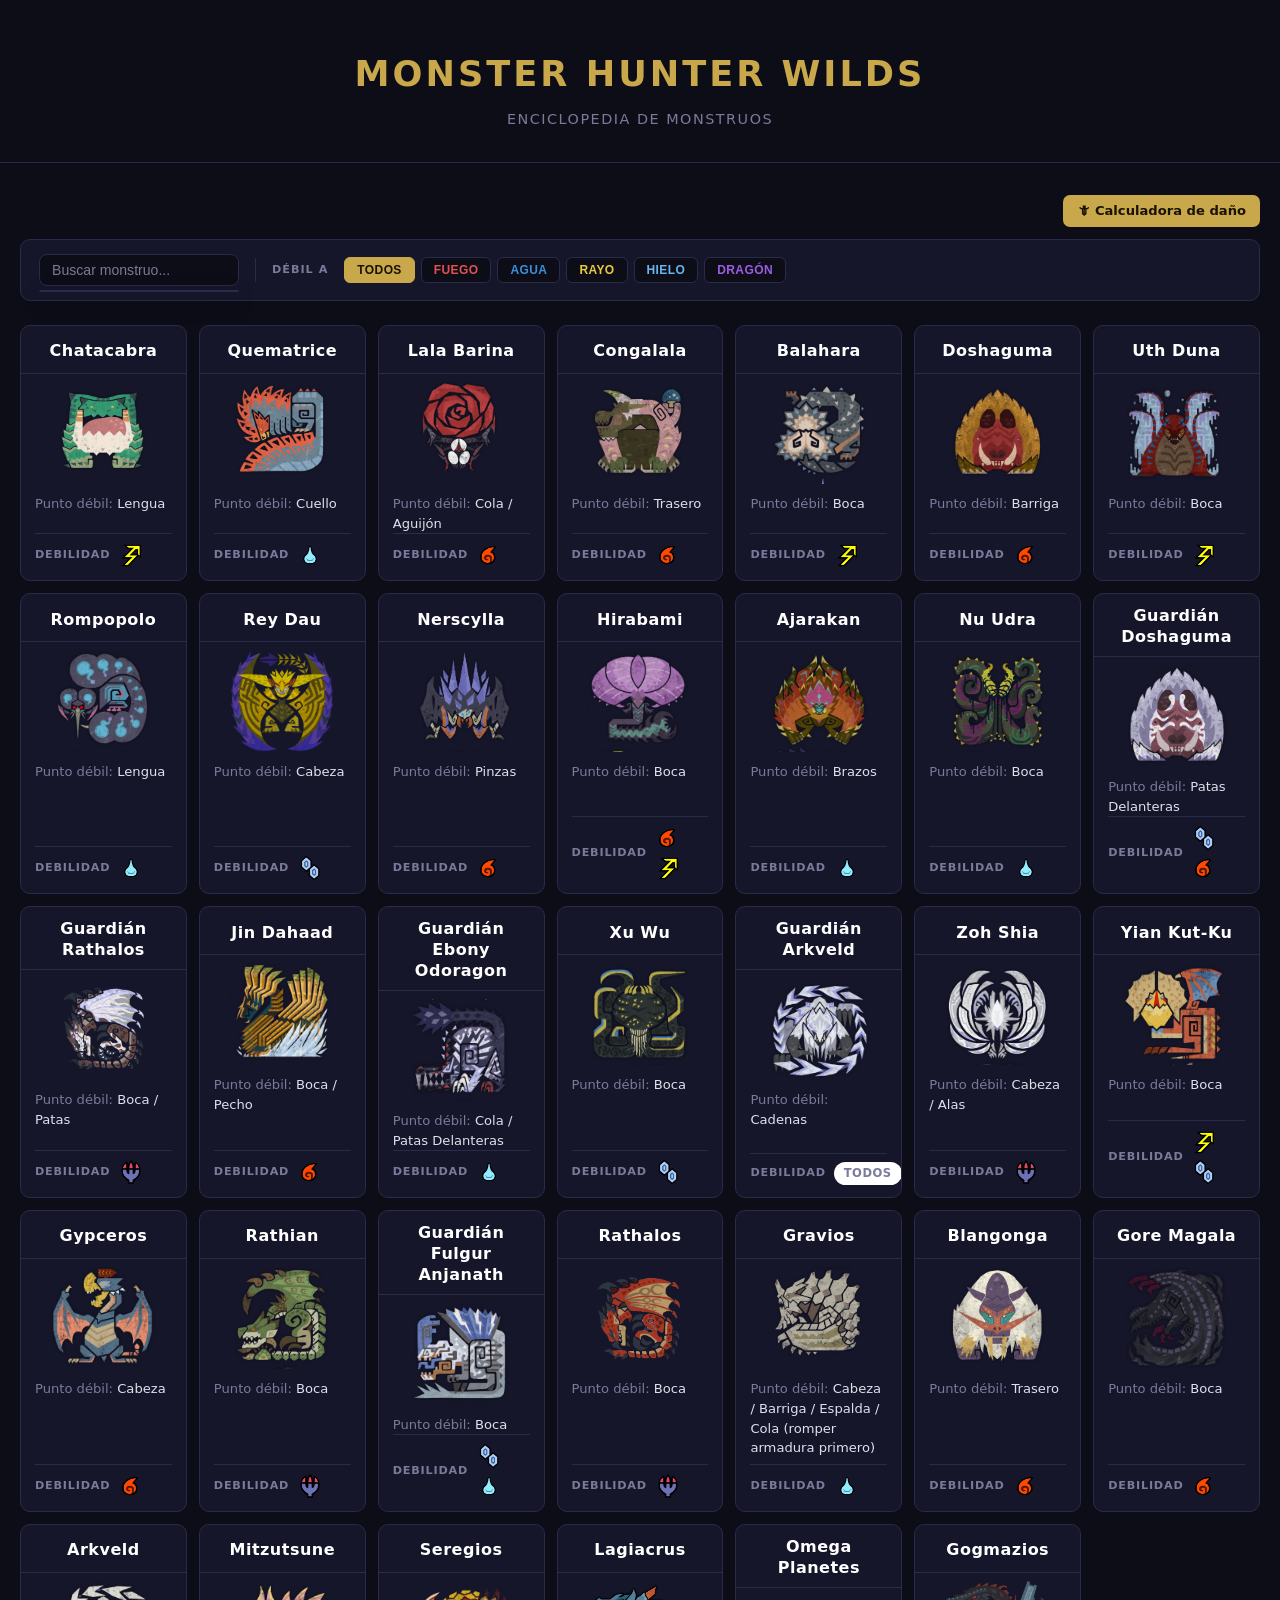
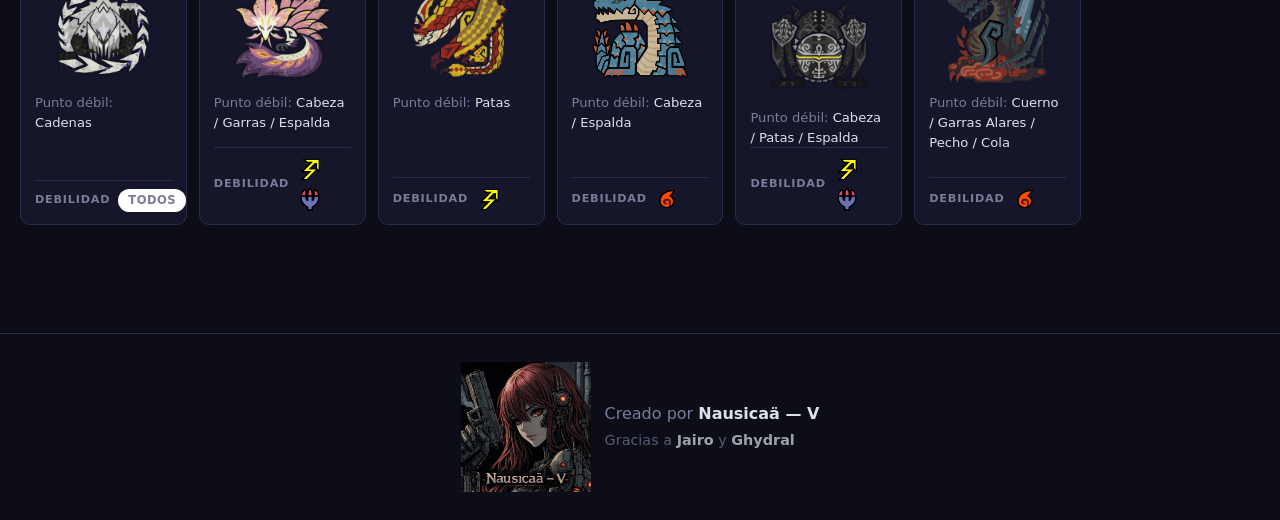
==== index.html @ aabc3725 "V1" ====
<!DOCTYPE html>
<html lang="es">
<head>
  <meta charset="UTF-8">
  <meta name="viewport" content="width=device-width, initial-scale=1.0">
  <title>MH Wilds — Enciclopedia de Monstruos</title>
  <link rel="stylesheet" href="css/style.css">
</head>
<body>

  <header>
    <h1>Monster Hunter Wilds</h1>
    <p>Enciclopedia de Monstruos</p>
  </header>

  <main>
    <div class="index-topbar">
      <a href="calculator.html" class="calc-link">🗡 Calculadora de daño</a>
    </div>
    <div class="filters">
      <div class="search-wrap">
        <input id="search" class="filter-search" type="text" placeholder="Buscar monstruo..." autocomplete="off">
        <ul id="search-dropdown" class="search-dropdown"></ul>
      </div>
      <div class="filter-divider"></div>
      <span class="filter-label">Débil a</span>
      <div class="filter-elements">
        <button class="filter-btn active" data-elem="">Todos</button>
        <button class="filter-btn" data-elem="fuego">Fuego</button>
        <button class="filter-btn" data-elem="agua">Agua</button>
        <button class="filter-btn" data-elem="rayo">Rayo</button>
        <button class="filter-btn" data-elem="hielo">Hielo</button>
        <button class="filter-btn" data-elem="dragon">Dragón</button>
      </div>
    </div>
    <div id="monster-grid" class="monster-grid"></div>
  </main>

  <script src="data/labels.js"></script>
  <script src="data/monsters.js"></script>
  <script src="js/app.js"></script>

  <footer class="site-footer">
    <img src="src/logoV.png" alt="Logo V" class="footer-logo">
    <div class="footer-text">
      <span>Creado por <strong>Nausicaä — V</strong></span>
      <span class="footer-thanks">Gracias a <strong>Jairo</strong> y <strong>Ghydral</strong></span>
    </div>
  </footer>

</body>
</html>
---- css/style.css ----
:root {
  --bg:           #0d0d17;
  --surface:      #16162a;
  --surface-hover:#1e1e38;
  --border:       #2a2a4a;
  --border-hover: #c9a84c;
  --text:         #dde1ec;
  --text-muted:   #7a7a9a;
  --gold:         #c9a84c;

  --fuego:  #e05252;
  --agua:   #3a8fd8;
  --rayo:   #e8c840;
  --hielo:  #6ab4f0;
  --dragon: #9b5de5;
}

*, *::before, *::after { box-sizing: border-box; margin: 0; padding: 0; }

body {
  background: var(--bg);
  color: var(--text);
  font-family: 'Segoe UI', system-ui, -apple-system, sans-serif;
  min-height: 100vh;
  line-height: 1.5;
  overflow-x: hidden;
}

/* ── Header ────────────────────────────────────── */
header {
  text-align: center;
  padding: 48px 20px 32px;
  border-bottom: 1px solid var(--border);
}

header h1 {
  font-size: clamp(1.4rem, 4vw, 2.2rem);
  font-weight: 700;
  letter-spacing: 3px;
  text-transform: uppercase;
  color: var(--gold);
}

header p {
  color: var(--text-muted);
  margin-top: 8px;
  font-size: 0.9rem;
  letter-spacing: 1.5px;
  text-transform: uppercase;
}

.footer-logo {
  height: 130px;
  width: auto;
  opacity: 0.85;
}

/* ── Main ───────────────────────────────────────── */
main {
  max-width: 1280px;
  margin: 0 auto;
  padding: 32px 20px 60px;
}

/* ── Index topbar ───────────────────────────────── */
.index-topbar {
  display: flex;
  justify-content: flex-end;
  margin-bottom: 12px;
}

/* ── Filters ────────────────────────────────────── */
.filters {
  display: flex;
  flex-wrap: wrap;
  align-items: center;
  gap: 16px;
  background: var(--surface);
  border: 1px solid var(--border);
  border-radius: 10px;
  padding: 14px 18px;
  margin-bottom: 24px;
}

.filter-search {
  background: var(--bg);
  border: 1px solid var(--border);
  border-radius: 8px;
  color: var(--text);
  font-size: 0.88rem;
  padding: 7px 12px;
  width: 200px;
  outline: none;
  transition: border-color 0.15s;
}
.filter-search::placeholder { color: var(--text-muted); }
.filter-search:focus { border-color: var(--gold); }

.search-wrap {
  position: relative;
}

.search-dropdown {
  position: absolute;
  top: calc(100% + 4px);
  left: 0;
  width: 100%;
  background: var(--surface);
  border: 1px solid var(--border);
  border-radius: 8px;
  list-style: none;
  overflow: hidden;
  z-index: 100;
  box-shadow: 0 8px 24px rgba(0,0,0,0.4);
}

.search-dropdown[hidden] { display: none; }

.search-option {
  padding: 8px 12px;
  font-size: 0.88rem;
  cursor: pointer;
  transition: background 0.12s;
}

.search-option:hover { background: var(--surface-hover); color: #fff; }

.filter-divider {
  width: 1px;
  height: 24px;
  background: var(--border);
}

.filter-label {
  font-size: 0.7rem;
  font-weight: 700;
  letter-spacing: 1px;
  text-transform: uppercase;
  color: var(--text-muted);
  white-space: nowrap;
}

.filter-elements {
  display: flex;
  flex-wrap: wrap;
  gap: 6px;
}

.filter-btn {
  background: var(--bg);
  border: 1px solid var(--border);
  border-radius: 6px;
  color: var(--text-muted);
  cursor: pointer;
  font-size: 0.75rem;
  font-weight: 700;
  letter-spacing: 0.4px;
  padding: 5px 12px;
  text-transform: uppercase;
  transition: background 0.15s, color 0.15s, border-color 0.15s;
}
.filter-btn:hover { border-color: var(--text-muted); color: var(--text); }

.filter-btn.active           { background: var(--gold); border-color: var(--gold); color: #1a1200; }
.filter-btn[data-elem="fuego"].active   { background: var(--fuego);  border-color: var(--fuego);  color: #fff; }
.filter-btn[data-elem="agua"].active    { background: var(--agua);   border-color: var(--agua);   color: #fff; }
.filter-btn[data-elem="rayo"].active    { background: var(--rayo);   border-color: var(--rayo);   color: #1a1200; }
.filter-btn[data-elem="hielo"].active   { background: var(--hielo);  border-color: var(--hielo);  color: #0a1a2e; }
.filter-btn[data-elem="dragon"].active  { background: var(--dragon); border-color: var(--dragon); color: #fff; }

/* Punto de color en botones de elemento */
.filter-btn[data-elem="fuego"]  { color: var(--fuego); }
.filter-btn[data-elem="agua"]   { color: var(--agua); }
.filter-btn[data-elem="rayo"]   { color: var(--rayo); }
.filter-btn[data-elem="hielo"]  { color: var(--hielo); }
.filter-btn[data-elem="dragon"] { color: var(--dragon); }

/* ── Monster grid ───────────────────────────────── */
.monster-grid {
  display: grid;
  grid-template-columns: repeat(auto-fill, minmax(165px, 1fr));
  gap: 12px;
}

/* ── Monster card ───────────────────────────────── */
.monster-card {
  background: var(--surface);
  border: 1px solid var(--border);
  border-radius: 10px;
  padding: 0;
  cursor: pointer;
  text-decoration: none;
  color: inherit;
  display: flex;
  flex-direction: column;
  overflow: hidden;
  transition: background 0.18s, border-color 0.18s, transform 0.15s;
}

.monster-card:hover {
  background: var(--surface-hover);
  border-color: var(--border-hover);
  transform: translateY(-3px);
}

.monster-card .card-name {
  padding: 12px 14px 8px;
  min-height: 3rem;
  font-size: 1rem;
  font-weight: 700;
  color: #fff;
  line-height: 1.3;
  text-align: center;
  letter-spacing: 0.5px;
  border-bottom: 1px solid var(--border);
  display: flex;
  align-items: center;
  justify-content: center;
}

.card-img {
  width: 100%;
  height: 110px;
  object-fit: contain;
  padding: 8px 12px 0;
}

.card-body {
  padding: 10px 14px 12px;
  display: flex;
  flex-direction: column;
  justify-content: space-between;
  flex: 1;
}

.monster-card .card-weakpoint {
  font-size: 0.82rem;
  color: var(--text-muted);
}

.monster-card .card-weakpoint span {
  color: var(--text);
}

/* ── Weakness ─────────────────────────────────── */
.card-weakness {
  border-top: 1px solid var(--border);
  padding-top: 8px;
  display: flex;
  align-items: center;
  gap: 8px;
}

.card-weakness-label {
  font-size: 0.7rem;
  font-weight: 700;
  letter-spacing: 0.8px;
  text-transform: uppercase;
  color: var(--text-muted);
  white-space: nowrap;
  flex-shrink: 0;
}

.element-badges {
  display: flex;
  flex-wrap: wrap;
  gap: 4px;
}

/* ── Badges ─────────────────────────────────────── */
.badge {
  display: inline-block;
  font-size: 0.72rem;
  font-weight: 700;
  letter-spacing: 0.5px;
  text-transform: uppercase;
  padding: 3px 10px;
  border-radius: 20px;
  white-space: nowrap;
}

.badge-fuego   { background: var(--fuego);  color: #fff; }
.badge-agua    { background: var(--agua);   color: #fff; }
.badge-rayo    { background: var(--rayo);   color: #1a1a00; }
.badge-hielo   { background: var(--hielo);  color: #0a1a2e; }
.badge-dragon  { background: var(--dragon); color: #fff; }
.badge-ninguno { background: #ffffff; color: var(--text-muted); }

/* ── Efectividad (estados) ──────────────────────── */
.eff-0 { color: #e05252; font-weight: 700; }  /* Inmune */
.eff-1 { color: var(--text-muted); }           /* Baja   */
.eff-2 { color: var(--text); }                 /* Normal */
.eff-3 { color: #6be36b; font-weight: 700; }  /* Alta   */

/* ── Detail page ────────────────────────────────── */
.back-link {
  display: inline-flex;
  align-items: center;
  gap: 6px;
  color: var(--gold);
  text-decoration: none;
  font-size: 0.85rem;
  letter-spacing: 0.5px;
  margin-bottom: 28px;
  opacity: 0.8;
  transition: opacity 0.15s;
}
.back-link:hover { opacity: 1; }

/* ── Footer ─────────────────────────────────────────────── */
.site-footer {
  display: flex;
  align-items: center;
  justify-content: center;
  gap: 14px;
  padding: 28px 20px;
  margin-top: 48px;
  border-top: 1px solid var(--border);
}


.footer-text {
  display: flex;
  flex-direction: column;
  gap: 4px;
  font-size: 1rem;
  color: var(--text-muted);
}

.footer-text strong { color: var(--text); }

.footer-thanks {
  font-size: 0.9rem;
  color: var(--text-muted);
  opacity: 0.7;
}

.detail-header-nav {
  display: flex;
  justify-content: space-between;
  align-items: center;
  margin-bottom: 4px;
}

.calc-link {
  display: inline-flex;
  align-items: center;
  gap: 6px;
  background: var(--gold);
  color: #1a1200;
  text-decoration: none;
  font-size: 0.82rem;
  font-weight: 700;
  padding: 6px 14px;
  border-radius: 7px;
  transition: opacity 0.15s;
}

.calc-link:hover { opacity: 0.85; }

.monster-detail {
  max-width: 1100px;
  margin: 0 auto;
}

.detail-header {
  margin-bottom: 24px;
}

.detail-hero {
  display: flex;
  align-items: center;
  gap: 28px;
  background: var(--surface);
  border: 1px solid var(--border);
  border-radius: 10px;
  padding: 20px 28px;
  margin-top: 16px;
}

.detail-img {
  flex-shrink: 0;
  height: 160px;
  width: 200px;
  object-fit: contain;
}

.detail-hero-info {
  flex: 1;
  min-width: 0;
}

.detail-header h2 {
  font-size: clamp(1.4rem, 3vw, 2rem);
  font-weight: 700;
  color: #fff;
  margin-bottom: 6px;
}

.detail-header .weakpoint-line {
  color: var(--text-muted);
  font-size: 0.9rem;
}

.detail-header .weakpoint-line span {
  color: var(--gold);
  font-weight: 600;
}

.detail-grid {
  display: grid;
  grid-template-columns: repeat(4, 1fr);
  gap: 14px;
}

/* ── Tablet ──────────────────────────────────── */
@media (max-width: 900px) {
  .monster-detail        { max-width: 100%; }
  .detail-grid           { grid-template-columns: 1fr 1fr; }
  .detail-hero           { flex-direction: column; align-items: center; text-align: center; gap: 12px; padding: 16px; }
  .detail-img            { width: 140px; height: 110px; }
}

/* ── Mobile ──────────────────────────────────── */
@media (max-width: 600px) {
  main                   { padding: 16px 10px 48px; }

  /* Filtros */
  .filters               { flex-direction: column; align-items: stretch; gap: 10px; padding: 12px; }
  .filter-search         { width: 100%; }
  .search-wrap           { width: 100%; }
  .filter-divider        { display: none; }
  .filter-label          { display: none; }
  .filter-elements       { justify-content: center; }

  /* Hero */
  .detail-hero           { flex-direction: row; align-items: center; text-align: left; padding: 12px 14px; gap: 12px; }
  .detail-img            { width: 80px; height: 64px; flex-shrink: 0; }
  .detail-header h2      { font-size: 1.1rem; margin-bottom: 4px; }
  .detail-header         { margin-bottom: 12px; }
  .detail-hero-info .element-badges { margin-top: 6px; }

  /* Grid de secciones: 1 columna */
  .detail-grid           { grid-template-columns: 1fr; gap: 10px; }
  .section               { padding: 12px; }
  .section h3            { margin-bottom: 10px; }

  /* Tabla de hitzones: scroll horizontal contenido */
  .hz-scroll             { border-radius: 4px; }
  .hz-th                 { padding: 6px 8px; font-size: 0.65rem; }
  .hz-th.hz-part         { padding-left: 8px; min-width: 90px; }
  .hz-part-cell          { padding: 6px 8px; font-size: 0.75rem; min-width: 90px; }
  .hz-cell               { padding: 6px 8px; font-size: 0.75rem; }
  .hz-btn                { padding: 4px 10px; font-size: 0.7rem; }
}

/* ── Sections ───────────────────────────────────── */
.section {
  background: var(--surface);
  border: 1px solid var(--border);
  border-radius: 10px;
  padding: 16px;
}

.section.full-width {
  grid-column: 1 / -1;
}

.section h3 {
  font-size: 0.75rem;
  font-weight: 700;
  letter-spacing: 1.5px;
  text-transform: uppercase;
  color: var(--gold);
  margin-bottom: 6px;
}

.section-note {
  font-size: 0.72rem;
  color: var(--text-muted);
  line-height: 1.4;
  margin-bottom: 12px;
  font-style: italic;
}

/* ── Elemento table ─────────────────────────────── */
.elem-table {
  display: flex;
  flex-direction: column;
  gap: 8px;
}

.elem-row {
  display: flex;
  align-items: center;
  gap: 10px;
}

.elem-label {
  width: 72px;
  font-size: 0.85rem;
  font-weight: 600;
  flex-shrink: 0;
}

.elem-bar-wrap {
  flex: 1;
  height: 6px;
  background: var(--border);
  border-radius: 3px;
  overflow: hidden;
}

.elem-bar {
  height: 100%;
  border-radius: 3px;
  transition: width 0.3s ease;
}

.elem-value {
  width: 36px;
  text-align: right;
  font-size: 0.85rem;
  color: var(--text-muted);
  flex-shrink: 0;
}

/* ── Estado table ───────────────────────────────── */
.estado-table {
  display: flex;
  flex-direction: column;
  gap: 8px;
}

.estado-row {
  display: flex;
  justify-content: space-between;
  align-items: center;
  font-size: 0.9rem;
}

.estado-row .estado-name {
  color: var(--text-muted);
  display: flex;
  align-items: center;
  gap: 6px;
}

.status-icon {
  width: 20px;
  height: 20px;
  object-fit: contain;
  flex-shrink: 0;
}

/* ── Objetos list ───────────────────────────────── */
.objetos-list {
  display: flex;
  flex-direction: column;
  gap: 8px;
}

.objeto-row {
  display: flex;
  justify-content: space-between;
  align-items: center;
  font-size: 0.9rem;
}

.objeto-row .objeto-name {
  color: var(--text-muted);
}

.objeto-si  { color: #6be36b; font-weight: 700; }
.objeto-no  { color: #e05252; font-weight: 700; }

/* ── Ataques especiales ─────────────────────────── */
.ataques-list {
  display: flex;
  flex-direction: column;
  gap: 10px;
}

.ataque-row {
  font-size: 0.9rem;
}

.ataque-row .ataque-label {
  color: var(--text-muted);
  font-size: 0.78rem;
  margin-bottom: 4px;
  text-transform: uppercase;
  letter-spacing: 0.5px;
}

.ataque-badges {
  display: flex;
  flex-wrap: wrap;
  gap: 4px;
}

.badge-alteration {
  background: #2a2a4a;
  border: 1px solid var(--border);
  color: var(--text);
  font-size: 0.78rem;
  padding: 3px 10px;
  border-radius: 20px;
}

.badge-intensidad {
  font-size: 0.78rem;
  padding: 3px 10px;
  border-radius: 20px;
  font-weight: 700;
}

.intensidad-debil  { background: #2e2e20; color: #c8c060; }
.intensidad-fuerte { background: #3a1a1a; color: #e06060; }
.intensidad-other  { background: #1e2a3a; color: #80aacc; }


/* ── Hitzone table ──────────────────────────────────── */
.hz-btn-group {
  display: flex;
  gap: 6px;
  margin-bottom: 14px;
}

.hz-btn {
  background: var(--bg);
  border: 1px solid var(--border);
  color: var(--text-muted);
  padding: 6px 16px;
  border-radius: 6px;
  font-size: 0.82rem;
  font-weight: 700;
  letter-spacing: 0.4px;
  cursor: pointer;
  transition: background 0.15s, color 0.15s, border-color 0.15s;
}

.hz-btn:hover {
  border-color: var(--text-muted);
  color: var(--text);
}

.hz-btn.active {
  background: var(--gold);
  border-color: var(--gold);
  color: #1a1200;
}

.hz-scroll {
  overflow-x: auto;
  border-radius: 6px;
  border: 1px solid var(--border);
  -webkit-overflow-scrolling: touch;
}

.hz-table {
  width: max-content;
  min-width: 100%;
  border-collapse: collapse;
  font-size: 0.8rem;
  white-space: nowrap;
}

.hz-th {
  background: #0f0f20;
  color: var(--text-muted);
  font-weight: 700;
  font-size: 0.75rem;
  letter-spacing: 0.4px;
  text-transform: uppercase;
  padding: 9px 12px;
  text-align: center;
  border-bottom: 1px solid var(--border);
}

.hz-th.hz-part {
  text-align: left;
  padding-left: 14px;
}

.hz-col-icon {
  width: 22px;
  height: 22px;
  object-fit: contain;
  vertical-align: middle;
  margin-right: 3px;
}

.elem-icon {
  width: 26px;
  height: 26px;
  object-fit: contain;
  vertical-align: middle;
}

.elem-icon-lg {
  width: 32px;
  height: 32px;
}

.hz-part-cell {
  padding: 8px 14px;
  color: var(--text);
  font-weight: 500;
  font-size: 0.88rem;
  border-bottom: 1px solid var(--border);
}

.hz-cell {
  padding: 8px 12px;
  text-align: center;
  font-weight: 700;
  font-size: 0.88rem;
  border-bottom: 1px solid var(--border);
}

.hz-elem,
.hz-sep {
  border-left: 1px solid var(--border);
}

/* Colores según efectividad (0-100) */
.hz-0    { color: #4a4a6a; }                    /* 0 — sin efecto */
.hz-low  { color: #c06060; }                    /* 1-19 — bajo    */
.hz-mid  { color: var(--text-muted); }          /* 20-39 — medio  */
.hz-high { color: var(--gold); }                /* 40-59 — alto   */
.hz-max  { color: #6be36b; font-weight: 800; }  /* 60+ — máximo   */

.hz-table tbody tr:hover .hz-part-cell,
.hz-table tbody tr:hover .hz-cell {
  background: var(--surface-hover);
}

/* Elemento activo en la lista de elementos */
.elem-active {
  color: #fff;
  font-weight: 700;
}

/* ── Not found ──────────────────────────────────── */
.not-found {
  text-align: center;
  padding: 80px 20px;
  color: var(--text-muted);
}
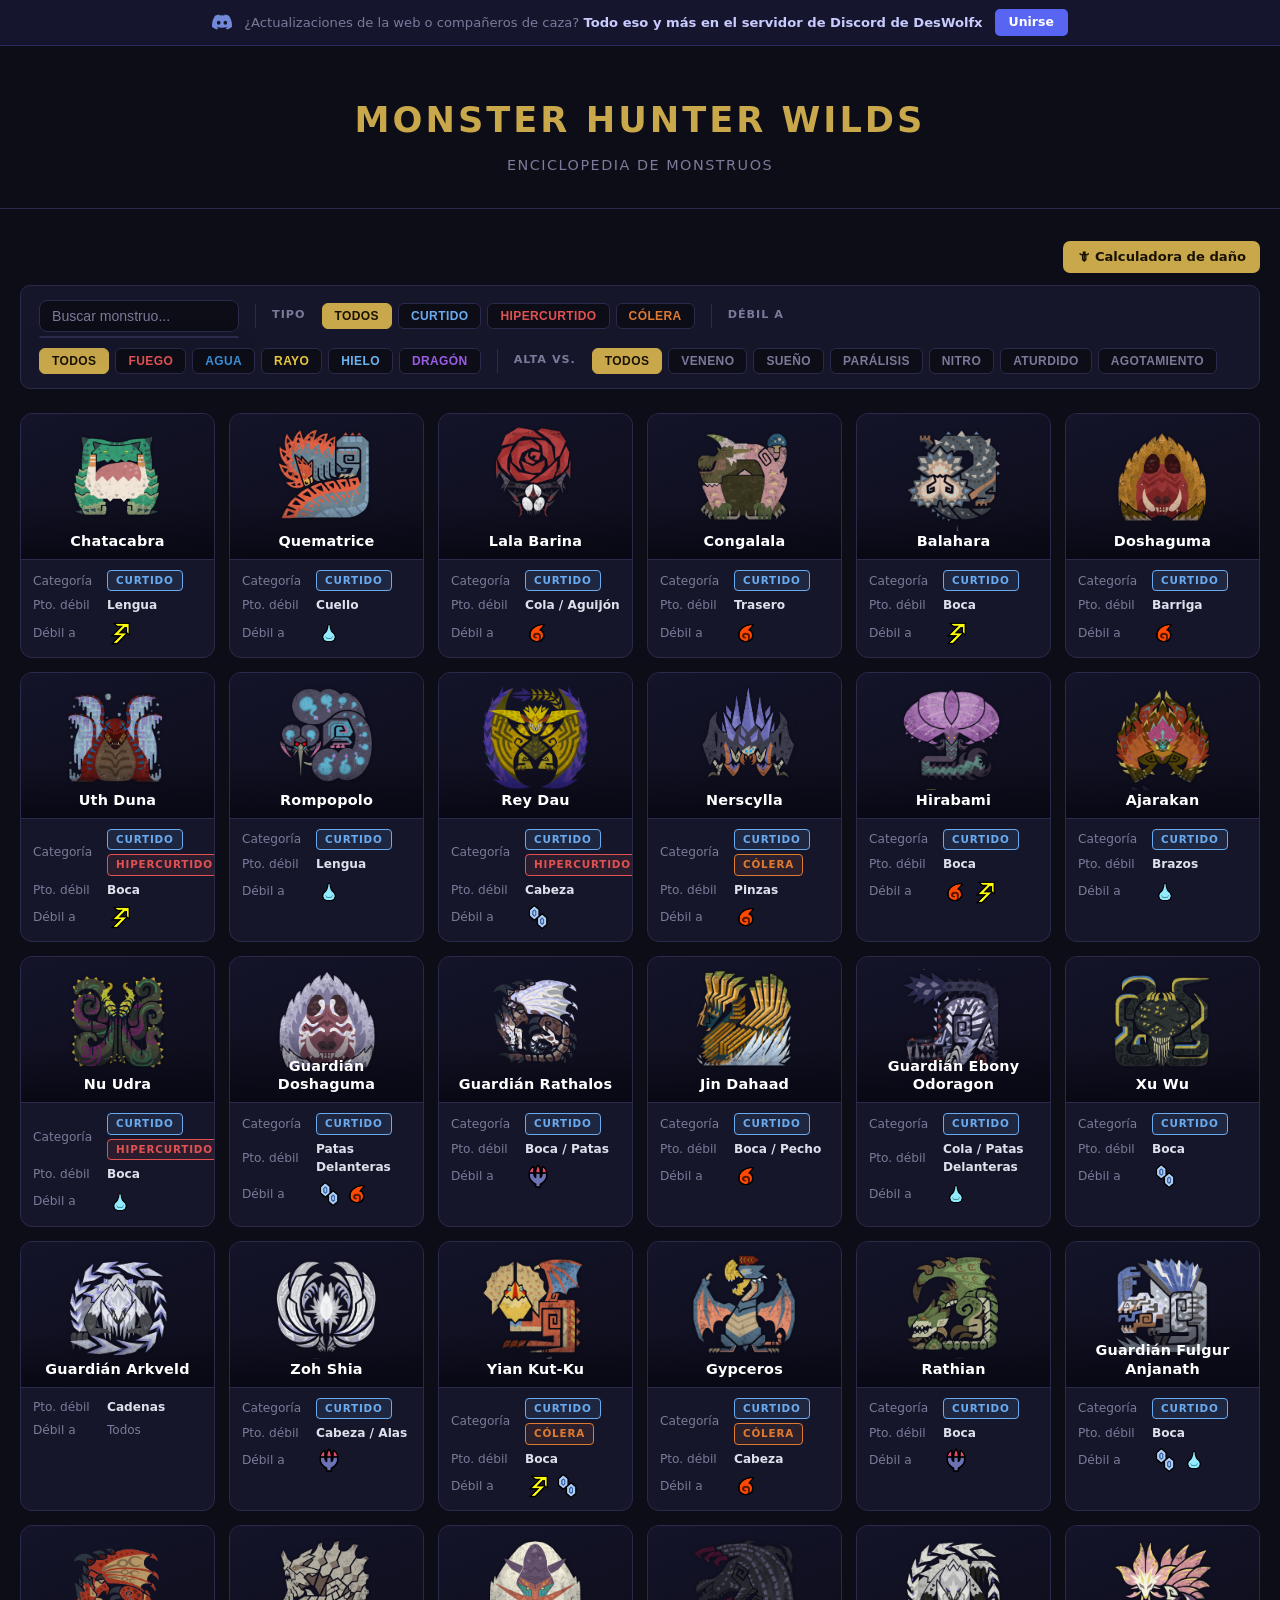
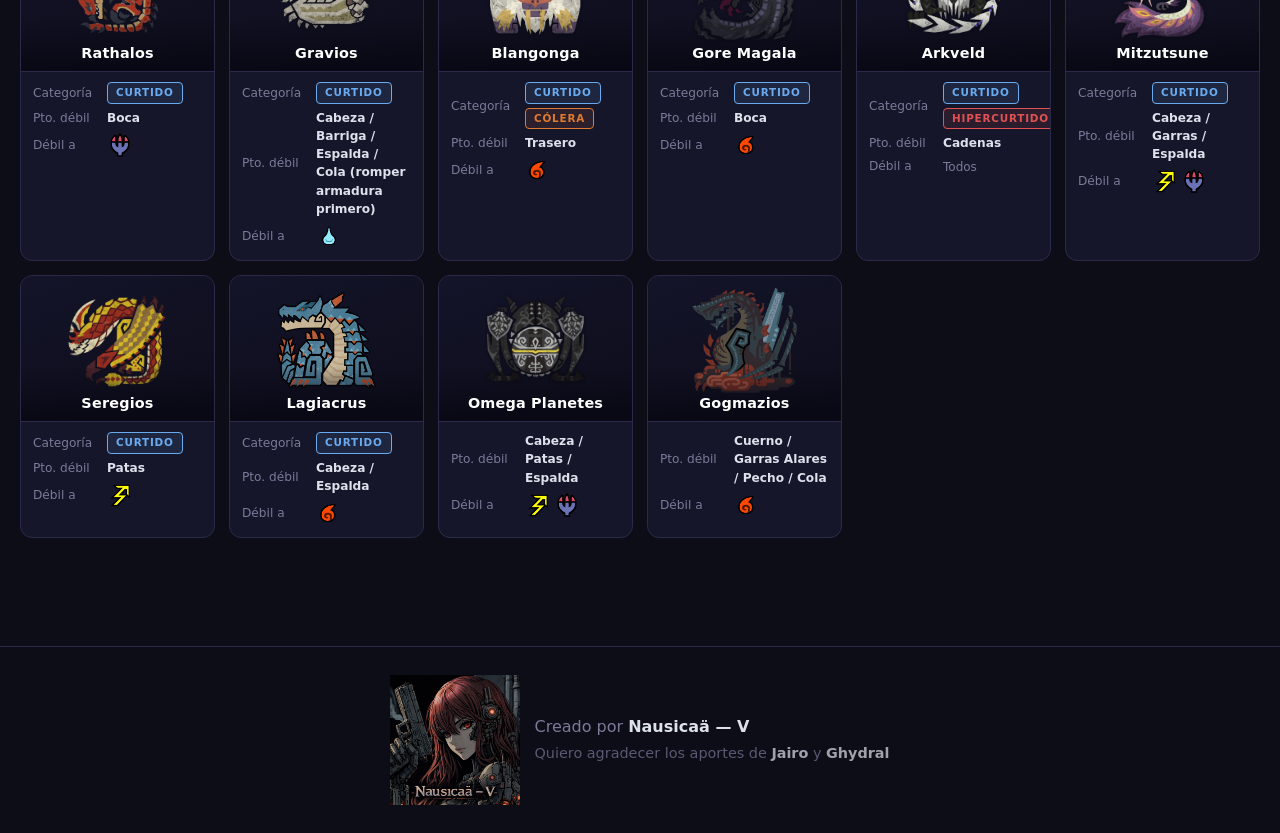
==== commit 89972b15: "v1.1.0" ====
--- a/index.html
+++ b/index.html
@@ -7,6 +7,16 @@
   <link rel="stylesheet" href="css/style.css">
 </head>
 <body>
+
+  <div class="discord-banner">
+    <div class="discord-banner-icon">
+      <svg width="20" height="20" viewBox="0 0 24 24" fill="currentColor" xmlns="http://www.w3.org/2000/svg">
+        <path d="M20.317 4.37a19.791 19.791 0 0 0-4.885-1.515.074.074 0 0 0-.079.037c-.21.375-.444.864-.608 1.25a18.27 18.27 0 0 0-5.487 0 12.64 12.64 0 0 0-.617-1.25.077.077 0 0 0-.079-.037A19.736 19.736 0 0 0 3.677 4.37a.07.07 0 0 0-.032.027C.533 9.046-.32 13.58.099 18.057c.002.022.015.043.033.057a19.9 19.9 0 0 0 5.993 3.03.078.078 0 0 0 .084-.028c.462-.63.874-1.295 1.226-1.994a.076.076 0 0 0-.041-.106 13.107 13.107 0 0 1-1.872-.892.077.077 0 0 1-.008-.128 10.2 10.2 0 0 0 .372-.292.074.074 0 0 1 .077-.01c3.928 1.793 8.18 1.793 12.062 0a.074.074 0 0 1 .078.01c.12.098.246.198.373.292a.077.077 0 0 1-.006.127 12.299 12.299 0 0 1-1.873.892.077.077 0 0 0-.041.107c.36.698.772 1.362 1.225 1.993a.076.076 0 0 0 .084.028 19.839 19.839 0 0 0 6.002-3.03.077.077 0 0 0 .032-.054c.5-5.177-.838-9.674-3.549-13.66a.061.061 0 0 0-.031-.03zM8.02 15.33c-1.183 0-2.157-1.085-2.157-2.419 0-1.333.956-2.419 2.157-2.419 1.21 0 2.176 1.096 2.157 2.42 0 1.333-.956 2.418-2.157 2.418zm7.975 0c-1.183 0-2.157-1.085-2.157-2.419 0-1.333.955-2.419 2.157-2.419 1.21 0 2.176 1.096 2.157 2.42 0 1.333-.946 2.418-2.157 2.418z"/>
+      </svg>
+    </div>
+    <span class="discord-banner-text">¿Actualizaciones de la web o compañeros de caza? <strong>Todo eso y más en el servidor de Discord de DesWolfx</strong></span>
+    <a href="https://discord.gg/5YxgBMPwR9" target="_blank" rel="noopener" class="discord-banner-btn">Unirse</a>
+  </div>
 
   <header>
     <h1>Monster Hunter Wilds</h1>
@@ -22,15 +32,40 @@
         <input id="search" class="filter-search" type="text" placeholder="Buscar monstruo..." autocomplete="off">
         <ul id="search-dropdown" class="search-dropdown"></ul>
       </div>
+
       <div class="filter-divider"></div>
+
+      <span class="filter-label">Tipo</span>
+      <div class="filter-elements" id="filter-tipo">
+        <button class="filter-btn active" data-tipo="">Todos</button>
+        <button class="filter-btn filter-btn--curtido" data-tipo="curtido">Curtido</button>
+        <button class="filter-btn filter-btn--hipercurtido" data-tipo="hipercurtido">Hipercurtido</button>
+        <button class="filter-btn filter-btn--colera" data-tipo="colera">Cólera</button>
+      </div>
+
+      <div class="filter-divider"></div>
+
       <span class="filter-label">Débil a</span>
-      <div class="filter-elements">
+      <div class="filter-elements" id="filter-elem">
         <button class="filter-btn active" data-elem="">Todos</button>
         <button class="filter-btn" data-elem="fuego">Fuego</button>
         <button class="filter-btn" data-elem="agua">Agua</button>
         <button class="filter-btn" data-elem="rayo">Rayo</button>
         <button class="filter-btn" data-elem="hielo">Hielo</button>
         <button class="filter-btn" data-elem="dragon">Dragón</button>
+      </div>
+
+      <div class="filter-divider"></div>
+
+      <span class="filter-label">Alta vs.</span>
+      <div class="filter-elements" id="filter-estado">
+        <button class="filter-btn active" data-estado="">Todos</button>
+        <button class="filter-btn" data-estado="veneno">Veneno</button>
+        <button class="filter-btn" data-estado="sueno">Sueño</button>
+        <button class="filter-btn" data-estado="paralisis">Parálisis</button>
+        <button class="filter-btn" data-estado="nitro">Nitro</button>
+        <button class="filter-btn" data-estado="aturdido">Aturdido</button>
+        <button class="filter-btn" data-estado="agotamiento">Agotamiento</button>
       </div>
     </div>
     <div id="monster-grid" class="monster-grid"></div>
@@ -44,7 +79,7 @@
     <img src="src/logoV.png" alt="Logo V" class="footer-logo">
     <div class="footer-text">
       <span>Creado por <strong>Nausicaä — V</strong></span>
-      <span class="footer-thanks">Gracias a <strong>Jairo</strong> y <strong>Ghydral</strong></span>
+      <span class="footer-thanks">Quiero agradecer los aportes de <strong>Jairo</strong> y <strong>Ghydral</strong></span>
     </div>
   </footer>
 
--- a/css/style.css
+++ b/css/style.css
@@ -178,87 +178,107 @@
 /* ── Monster grid ───────────────────────────────── */
 .monster-grid {
   display: grid;
-  grid-template-columns: repeat(auto-fill, minmax(165px, 1fr));
-  gap: 12px;
+  grid-template-columns: repeat(auto-fill, minmax(175px, 1fr));
+  gap: 14px;
 }
 
 /* ── Monster card ───────────────────────────────── */
 .monster-card {
   background: var(--surface);
   border: 1px solid var(--border);
-  border-radius: 10px;
-  padding: 0;
+  border-radius: 12px;
   cursor: pointer;
   text-decoration: none;
   color: inherit;
   display: flex;
   flex-direction: column;
   overflow: hidden;
-  transition: background 0.18s, border-color 0.18s, transform 0.15s;
+  transition: border-color 0.2s, transform 0.18s, box-shadow 0.2s;
 }
 
 .monster-card:hover {
-  background: var(--surface-hover);
-  border-color: var(--border-hover);
-  transform: translateY(-3px);
-}
-
-.monster-card .card-name {
-  padding: 12px 14px 8px;
-  min-height: 3rem;
-  font-size: 1rem;
-  font-weight: 700;
-  color: #fff;
-  line-height: 1.3;
-  text-align: center;
-  letter-spacing: 0.5px;
-  border-bottom: 1px solid var(--border);
-  display: flex;
-  align-items: center;
-  justify-content: center;
+  border-color: rgba(200,160,80,0.5);
+  transform: translateY(-4px);
+  box-shadow: 0 8px 24px rgba(0,0,0,0.4);
+}
+
+/* Image wrap: image + name overlay */
+.card-img-wrap {
+  position: relative;
+  height: 145px;
+  background: linear-gradient(160deg, #14142a 0%, #0d0d1a 100%);
+  overflow: hidden;
 }
 
 .card-img {
   width: 100%;
-  height: 110px;
+  height: 100%;
   object-fit: contain;
-  padding: 8px 12px 0;
-}
-
-.card-body {
-  padding: 10px 14px 12px;
+  padding: 12px 16px 28px;
+  transition: transform 0.25s ease;
+}
+
+.monster-card:hover .card-img {
+  transform: scale(1.06);
+}
+
+.card-name-overlay {
+  position: absolute;
+  bottom: 0; left: 0; right: 0;
+  padding: 28px 12px 8px;
+  background: linear-gradient(transparent, rgba(8,8,20,0.92));
+  font-size: 0.9rem;
+  font-weight: 700;
+  color: #fff;
+  text-align: center;
+  line-height: 1.3;
+  letter-spacing: 0.2px;
+}
+
+/* Info panel below image */
+.card-info {
+  padding: 10px 12px 11px;
   display: flex;
   flex-direction: column;
-  justify-content: space-between;
-  flex: 1;
-}
-
-.monster-card .card-weakpoint {
-  font-size: 0.82rem;
-  color: var(--text-muted);
-}
-
-.monster-card .card-weakpoint span {
+  gap: 5px;
+  border-top: 1px solid var(--border);
+}
+
+.card-info-row {
+  display: flex;
+  align-items: center;
+  gap: 6px;
+  font-size: 0.76rem;
+}
+
+.card-info-label {
+  color: var(--text-muted);
+  width: 68px;
+  flex-shrink: 0;
+  font-weight: 500;
+}
+
+.card-info-value {
   color: var(--text);
-}
-
-/* ── Weakness ─────────────────────────────────── */
-.card-weakness {
-  border-top: 1px solid var(--border);
-  padding-top: 8px;
-  display: flex;
-  align-items: center;
-  gap: 8px;
-}
-
-.card-weakness-label {
-  font-size: 0.7rem;
-  font-weight: 700;
-  letter-spacing: 0.8px;
-  text-transform: uppercase;
-  color: var(--text-muted);
-  white-space: nowrap;
-  flex-shrink: 0;
+  font-weight: 600;
+}
+
+.card-info-elems {
+  display: flex;
+  align-items: center;
+  gap: 3px;
+  flex-wrap: wrap;
+}
+
+.card-info-tipos {
+  display: flex;
+  flex-wrap: wrap;
+  gap: 4px;
+  align-items: center;
+}
+
+.card-info-tipos .badge-tipo {
+  margin-left: 0;
 }
 
 .element-badges {
@@ -299,13 +319,19 @@
   gap: 6px;
   color: var(--gold);
   text-decoration: none;
-  font-size: 0.85rem;
-  letter-spacing: 0.5px;
+  font-size: 0.82rem;
+  font-weight: 700;
+  padding: 6px 14px;
+  border-radius: 7px;
+  border: 1px solid var(--gold);
+  background: transparent;
   margin-bottom: 28px;
-  opacity: 0.8;
-  transition: opacity 0.15s;
-}
-.back-link:hover { opacity: 1; }
+  transition: background 0.15s, color 0.15s;
+}
+.back-link:hover {
+  background: var(--gold);
+  color: #1a1200;
+}
 
 /* ── Footer ─────────────────────────────────────────────── */
 .site-footer {
@@ -748,3 +774,176 @@
   padding: 80px 20px;
   color: var(--text-muted);
 }
+
+/* ── Tipo badge ─────────────────────────────────────────────────────────────── */
+.badge-tipo {
+  display: inline-block;
+  font-size: 0.65rem;
+  font-weight: 700;
+  letter-spacing: 0.8px;
+  text-transform: uppercase;
+  padding: 2px 8px;
+  border-radius: 4px;
+  border: 1px solid;
+  vertical-align: middle;
+  margin-left: 6px;
+}
+
+.badge-tipo--normal       { color: var(--text-muted); border-color: var(--border);    background: transparent; }
+.badge-tipo--curtido      { color: #6aabf0;           border-color: #6aabf0;          background: rgba(106,171,240,0.1); }
+.badge-tipo--hipercurtido { color: #e05252;            border-color: #e05252;          background: rgba(224,82,82,0.1); }
+.badge-tipo--colera       { color: #e07a30;            border-color: #e07a30;          background: rgba(224,122,48,0.1); }
+
+.card-footer .badge-tipo {
+  flex-shrink: 0;
+  width: fit-content;
+}
+
+/* ── Capturabilidad badge ───────────────────────────────────────────────────── */
+.badge-captura {
+  display: inline-block;
+  font-size: 0.72rem;
+  font-weight: 700;
+  padding: 3px 10px;
+  border-radius: 20px;
+  letter-spacing: 0.3px;
+}
+
+.badge-captura--si  { background: rgba(107,227,107,0.12); color: #6be36b; border: 1px solid #6be36b; }
+.badge-captura--no  { background: rgba(224,82,82,0.12);   color: #e05252; border: 1px solid #e05252; }
+
+.detail-hero-badges {
+  display: flex;
+  flex-wrap: wrap;
+  align-items: center;
+  gap: 8px;
+  margin-top: 6px;
+}
+
+.detail-hero-badges .badge-tipo { margin-left: 0; }
+
+/* ── Filtros extra en index ─────────────────────────────────────────────────── */
+.filter-btn--curtido              { color: #6aabf0; }
+.filter-btn--curtido.active       { background: #6aabf0; border-color: #6aabf0; color: #0a1a2e; }
+.filter-btn--hipercurtido         { color: #e05252; }
+.filter-btn--hipercurtido.active  { background: #e05252; border-color: #e05252; color: #fff; }
+.filter-btn--colera               { color: #e07a30; }
+.filter-btn--colera.active        { background: #e07a30; border-color: #e07a30; color: #fff; }
+
+/* ── Hitzone sort ───────────────────────────────────────────────────────────── */
+.hz-th--sortable {
+  cursor: pointer;
+  user-select: none;
+  transition: color 0.15s;
+}
+.hz-th--sortable:hover { color: var(--text); }
+.hz-th--sorted         { color: var(--gold); }
+
+.hz-sort-arrow {
+  font-size: 0.65rem;
+  vertical-align: middle;
+}
+
+/* ── Hitzone best-cell badge ─────────────────────────────────────────────────── */
+.hz-best-badge {
+  font-size: 0.55rem;
+  color: #6be36b;
+  vertical-align: super;
+  margin-left: 2px;
+}
+
+/* ── Hitzone sin datos ───────────────────────────────────────────────────────── */
+.hz-no-data .section-note {
+  font-style: italic;
+  color: var(--text-muted);
+  margin-top: 8px;
+}
+
+/* ── Calculator: WEX tag ─────────────────────────────────────────────────────── */
+.wex-tag {
+  display: inline-block;
+  font-size: 0.62rem;
+  font-weight: 700;
+  letter-spacing: 0.5px;
+  padding: 1px 5px;
+  border-radius: 3px;
+  background: rgba(201,168,76,0.18);
+  color: var(--gold);
+  border: 1px solid rgba(201,168,76,0.4);
+  vertical-align: middle;
+  margin-left: 4px;
+}
+
+/* ── Calculator: skills / afinidad info ─────────────────────────────────────── */
+.results-skills-note {
+  font-size: 0.72rem;
+  color: var(--gold);
+  font-style: italic;
+}
+
+.calc-input-row {
+  display: flex;
+  align-items: center;
+  gap: 6px;
+}
+
+.calc-input-row input {
+  flex: 1;
+  min-width: 0;
+}
+
+/* ── Discord banner ─────────────────────────────────────────────────────────── */
+.discord-banner {
+  display: flex;
+  align-items: center;
+  justify-content: center;
+  gap: 12px;
+  width: 100%;
+  padding: 9px 20px;
+  background: rgba(88, 101, 242, 0.1);
+  border-bottom: 1px solid rgba(88, 101, 242, 0.25);
+  font-size: 0.82rem;
+  color: #b9bcff;
+}
+
+.discord-banner-icon {
+  color: #7289da;
+  flex-shrink: 0;
+  display: flex;
+  align-items: center;
+}
+
+.discord-banner-text {
+  color: var(--text-muted);
+}
+
+.discord-banner-text strong {
+  color: #c9cbff;
+  font-weight: 600;
+}
+
+.discord-banner-btn {
+  flex-shrink: 0;
+  padding: 4px 14px;
+  background: #5865F2;
+  color: #fff;
+  font-weight: 700;
+  font-size: 0.78rem;
+  border-radius: 5px;
+  text-decoration: none;
+  transition: background 0.15s;
+}
+
+.discord-banner-btn:hover {
+  background: #4752c4;
+}
+
+@media (max-width: 540px) {
+  .discord-banner-text strong { display: none; }
+}
+
+.calc-hint--unit {
+  color: var(--text-muted);
+  font-size: 0.85rem;
+  flex-shrink: 0;
+}
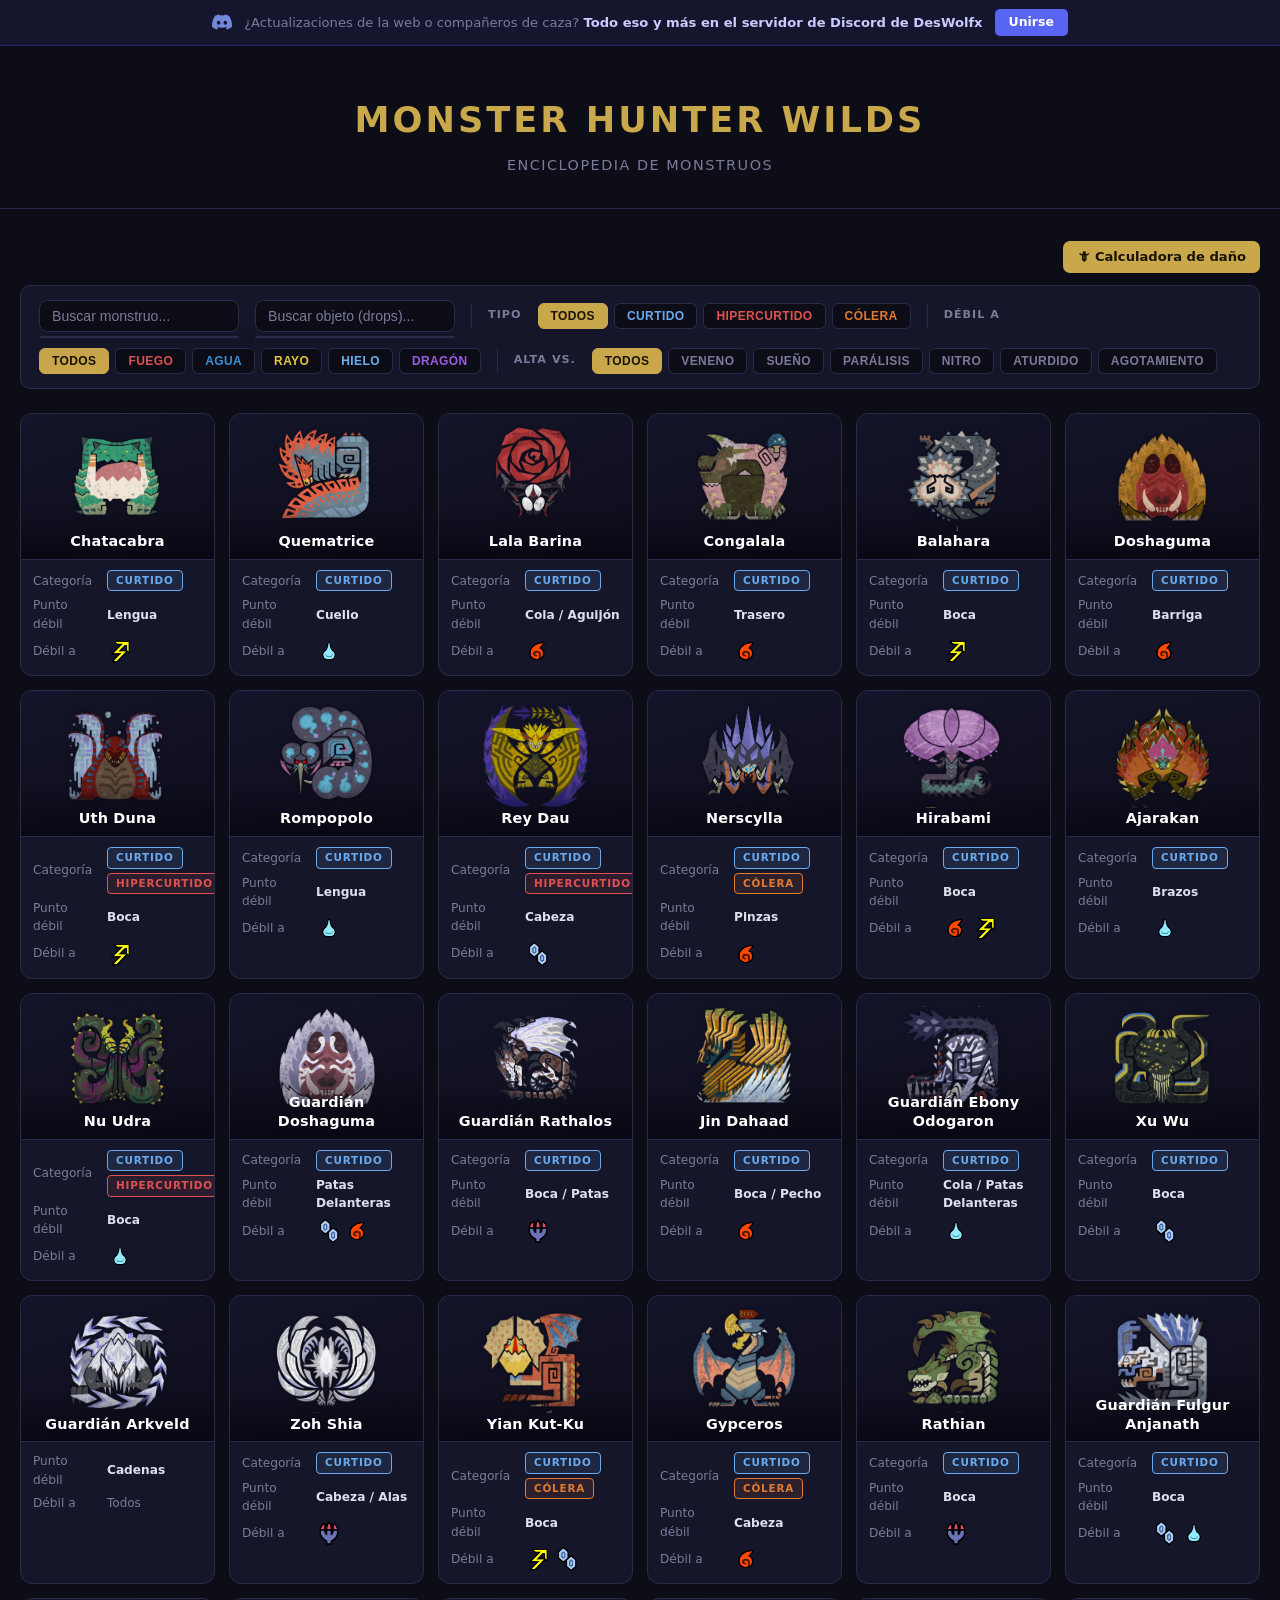
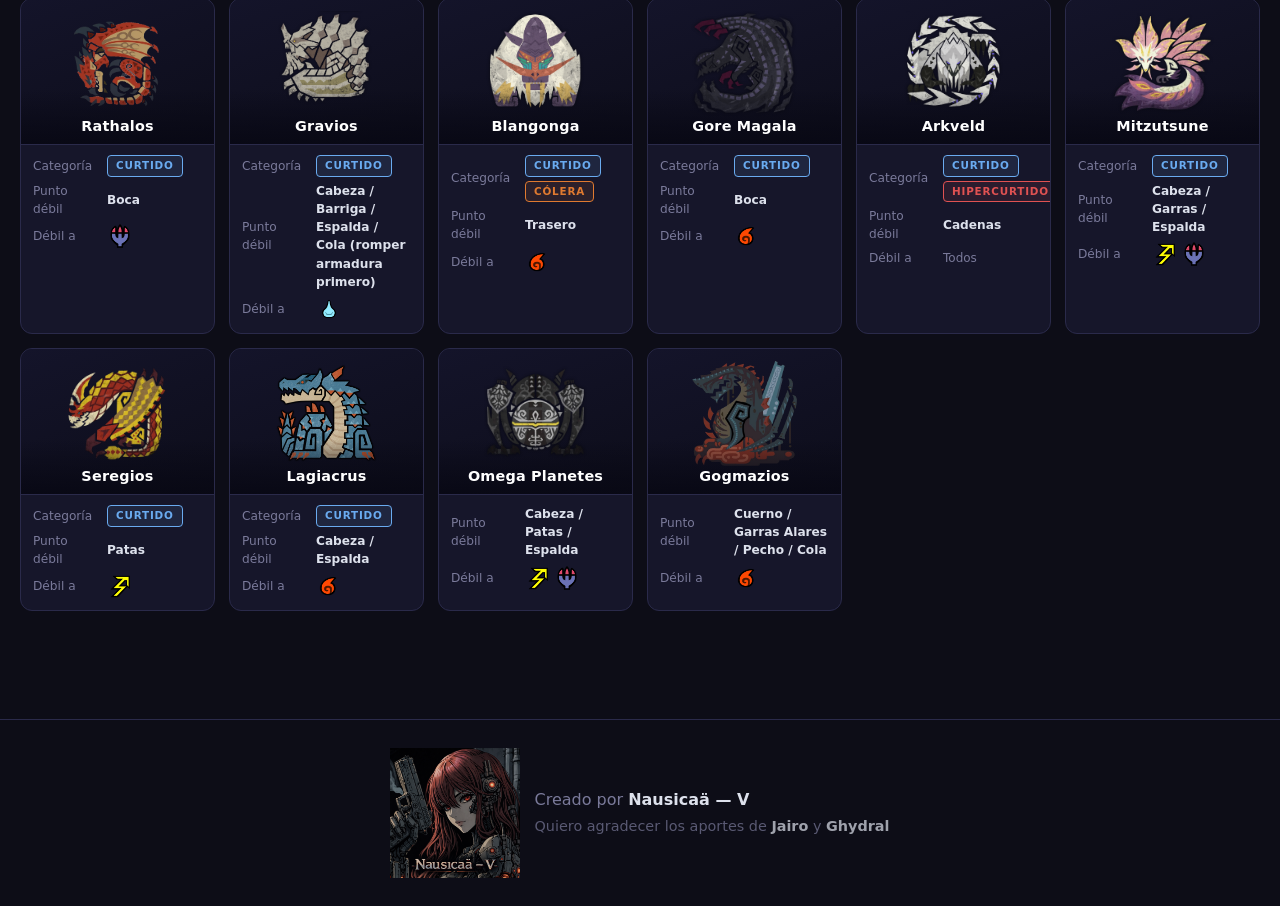
==== commit 5915991a: "drops por monstruo, buscador de objetos y mejoras visuales Co-Authored-By: Claude Sonnet 4.6 <norepl" ====
--- a/index.html
+++ b/index.html
@@ -31,6 +31,11 @@
       <div class="search-wrap">
         <input id="search" class="filter-search" type="text" placeholder="Buscar monstruo..." autocomplete="off">
         <ul id="search-dropdown" class="search-dropdown"></ul>
+      </div>
+
+      <div class="search-wrap">
+        <input id="item-search" class="filter-search" type="text" placeholder="Buscar objeto (drops)..." autocomplete="off">
+        <ul id="item-search-dropdown" class="search-dropdown"></ul>
       </div>
 
       <div class="filter-divider"></div>
--- a/css/style.css
+++ b/css/style.css
@@ -114,6 +114,26 @@
   box-shadow: 0 8px 24px rgba(0,0,0,0.4);
 }
 
+#item-search-dropdown {
+  max-height: 280px;
+  overflow-y: auto;
+  scrollbar-width: thin;
+  scrollbar-color: var(--border) transparent;
+}
+
+#item-search-dropdown::-webkit-scrollbar {
+  width: 5px;
+}
+
+#item-search-dropdown::-webkit-scrollbar-track {
+  background: transparent;
+}
+
+#item-search-dropdown::-webkit-scrollbar-thumb {
+  background: var(--border);
+  border-radius: 3px;
+}
+
 .search-dropdown[hidden] { display: none; }
 
 .search-option {
@@ -485,7 +505,8 @@
   background: var(--surface);
   border: 1px solid var(--border);
   border-radius: 10px;
-  padding: 16px;
+  padding: 0;
+  overflow: hidden;
 }
 
 .section.full-width {
@@ -493,12 +514,20 @@
 }
 
 .section h3 {
-  font-size: 0.75rem;
+  font-size: 0.8rem;
   font-weight: 700;
   letter-spacing: 1.5px;
   text-transform: uppercase;
   color: var(--gold);
-  margin-bottom: 6px;
+  padding: 10px 16px;
+  background: rgba(201, 168, 76, 0.07);
+  border-bottom: 1px solid var(--border);
+  border-left: 3px solid var(--gold);
+  margin: 0;
+}
+
+.section-body {
+  padding: 14px 16px;
 }
 
 .section-note {
@@ -947,3 +976,125 @@
   font-size: 0.85rem;
   flex-shrink: 0;
 }
+
+/* ── Badge especie y descripción ─────────────────────────────────────────── */
+
+.badge-especie {
+  display: inline-block;
+  font-size: 0.7rem;
+  font-weight: 600;
+  letter-spacing: 0.5px;
+  padding: 2px 8px;
+  border-radius: 4px;
+  background: rgba(255,255,255,0.07);
+  color: var(--text-muted);
+  border: 1px solid var(--border);
+  text-transform: uppercase;
+}
+
+.monster-descripcion {
+  font-size: 0.82rem;
+  color: var(--text-muted);
+  line-height: 1.5;
+  margin-top: 8px;
+  font-style: italic;
+  max-width: 520px;
+}
+
+/* ── Buscador de objetos (index) ─────────────────────────────────────────── */
+
+.item-drop-monsters {
+  display: block;
+  font-size: 0.7rem;
+  color: var(--text-muted);
+  margin-top: 1px;
+}
+
+/* ── Drops / Recompensas ─────────────────────────────────────────────────── */
+
+.drops-grid {
+  display: grid;
+  grid-template-columns: repeat(auto-fill, minmax(280px, 1fr));
+  gap: 16px;
+  margin-top: 4px;
+}
+
+.drop-group {
+  background: var(--surface);
+  border: 1px solid var(--border);
+  border-radius: 8px;
+  overflow: hidden;
+}
+
+.drop-group-title {
+  font-size: 0.78rem;
+  font-weight: 600;
+  letter-spacing: 0.5px;
+  text-transform: uppercase;
+  color: var(--gold);
+  padding: 8px 12px;
+  background: rgba(201, 168, 76, 0.08);
+  border-bottom: 1px solid var(--border);
+}
+
+.drop-table {
+  width: 100%;
+  border-collapse: collapse;
+  font-size: 0.82rem;
+}
+
+.drop-table thead th {
+  padding: 5px 10px;
+  text-align: left;
+  color: var(--text-muted);
+  font-weight: 600;
+  font-size: 0.75rem;
+  border-bottom: 1px solid var(--border);
+  background: rgba(255,255,255,0.02);
+}
+
+.drop-table tbody tr {
+  border-bottom: 1px solid rgba(42,42,74,0.6);
+}
+
+.drop-table tbody tr:last-child { border-bottom: none; }
+
+.drop-table tbody tr:hover { background: var(--surface-hover); }
+
+.drop-nombre {
+  padding: 6px 10px;
+  color: var(--text);
+  line-height: 1.3;
+}
+
+.drop-parte {
+  display: block;
+  font-size: 0.72rem;
+  color: var(--text-muted);
+  margin-top: 1px;
+}
+
+.drop-rareza {
+  padding: 6px 8px;
+  text-align: center;
+  white-space: nowrap;
+  font-size: 0.7rem;
+  color: var(--text-muted);
+  letter-spacing: -1px;
+}
+
+.drop-r5 { color: #8ab4f8; }
+.drop-r6 { color: var(--gold); }
+.drop-r7 { color: #b87fff; }
+
+.drop-pct {
+  padding: 6px 10px 6px 4px;
+  text-align: right;
+  font-weight: 600;
+  color: var(--text);
+  white-space: nowrap;
+}
+
+@media (max-width: 600px) {
+  .drops-grid { grid-template-columns: 1fr; }
+}
